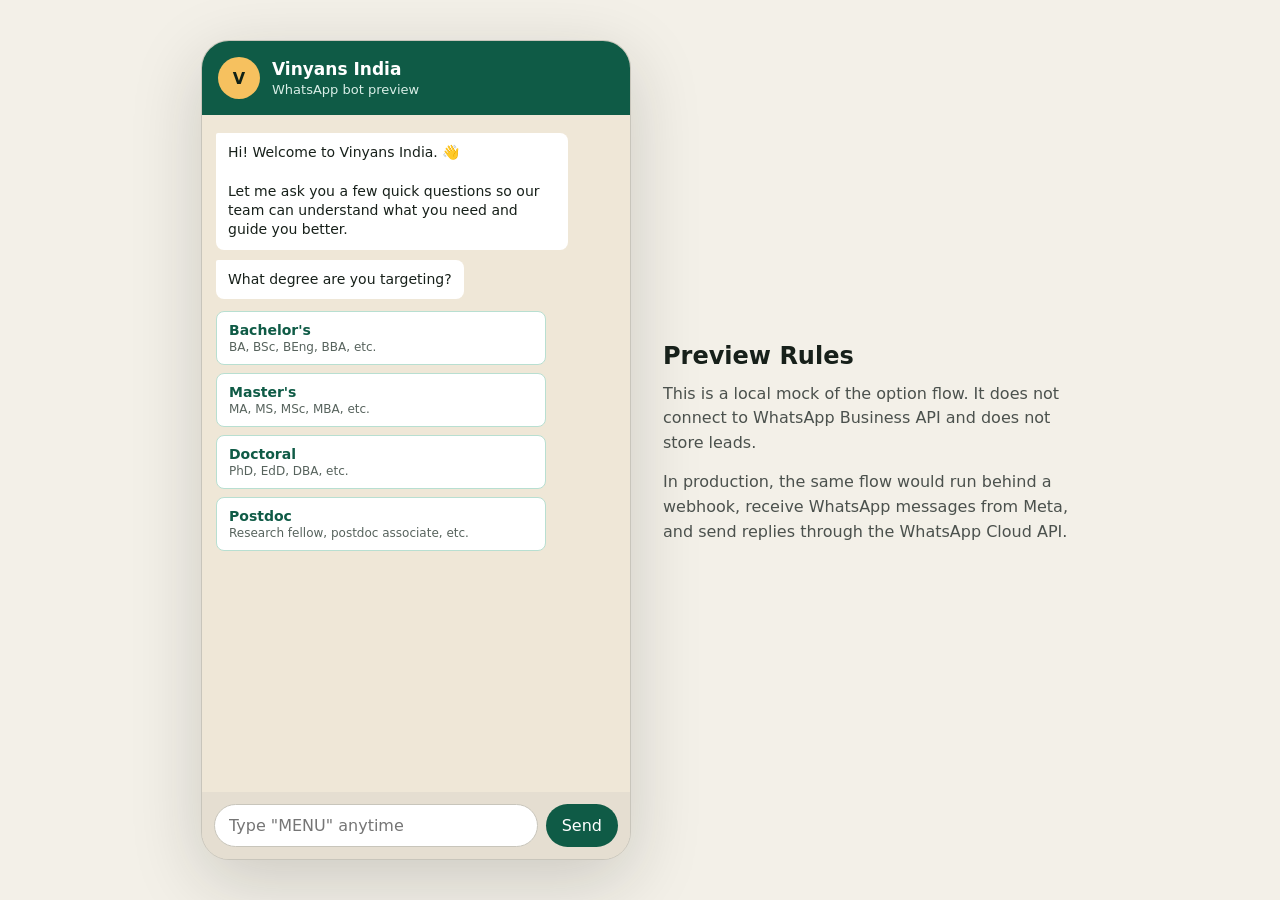
==== index.html @ 270e1fac "Vinyans bot first commit" ====
<!doctype html>
<html lang="en">
  <head>
    <meta charset="UTF-8" />
    <meta name="viewport" content="width=device-width, initial-scale=1.0" />
    <title>Vinyans WhatsApp Bot Preview</title>
    <link rel="stylesheet" href="./styles.css" />
  </head>
  <body>
    <main class="shell">
      <section class="phone" aria-label="Vinyans WhatsApp bot preview">
        <header class="chat-header">
          <div class="avatar">V</div>
          <div>
            <h1>Vinyans India</h1>
            <p>WhatsApp bot preview</p>
          </div>
        </header>

        <div id="chat" class="chat" aria-live="polite"></div>

        <form id="composer" class="composer">
          <input
            id="messageInput"
            autocomplete="off"
            placeholder='Type "MENU" anytime'
            aria-label="Message"
          />
          <button type="submit">Send</button>
        </form>
      </section>

      <aside class="notes">
        <h2>Preview Rules</h2>
        <p>
          This is a local mock of the option flow. It does not connect to WhatsApp Business API
          and does not store leads.
        </p>
        <p>
          In production, the same flow would run behind a webhook, receive WhatsApp messages from
          Meta, and send replies through the WhatsApp Cloud API.
        </p>
      </aside>
    </main>

    <script src="./script.js"></script>
  </body>
</html>
---- styles.css ----
* {
  box-sizing: border-box;
}

body {
  margin: 0;
  min-height: 100vh;
  background: #f3f0e8;
  color: #17201a;
  font-family:
    Inter, ui-sans-serif, system-ui, -apple-system, BlinkMacSystemFont, "Segoe UI", sans-serif;
}

.shell {
  display: grid;
  grid-template-columns: minmax(320px, 430px) minmax(260px, 420px);
  gap: 28px;
  align-items: center;
  justify-content: center;
  min-height: 100vh;
  padding: 28px;
}

.phone {
  overflow: hidden;
  width: 100%;
  height: min(820px, calc(100vh - 56px));
  min-height: 620px;
  border: 1px solid #c8c5bb;
  border-radius: 28px;
  background: #efe7d7;
  box-shadow: 0 20px 70px rgb(25 25 20 / 18%);
  display: grid;
  grid-template-rows: auto 1fr auto;
}

.chat-header {
  display: flex;
  align-items: center;
  gap: 12px;
  padding: 16px;
  background: #0f5b46;
  color: white;
}

.avatar {
  display: grid;
  place-items: center;
  width: 42px;
  height: 42px;
  border-radius: 50%;
  background: #f6c15f;
  color: #102116;
  font-weight: 800;
}

h1,
h2,
p {
  margin: 0;
}

.chat-header h1 {
  font-size: 17px;
  line-height: 1.2;
}

.chat-header p {
  margin-top: 2px;
  font-size: 13px;
  color: #d9eee7;
}

.chat {
  overflow-y: auto;
  padding: 18px 14px;
  display: flex;
  flex-direction: column;
  gap: 10px;
}

.message {
  max-width: 88%;
  padding: 10px 12px;
  border-radius: 8px;
  line-height: 1.38;
  white-space: pre-wrap;
  font-size: 14px;
}

.bot {
  align-self: flex-start;
  background: #ffffff;
  border-top-left-radius: 2px;
}

.user {
  align-self: flex-end;
  background: #d9fdd3;
  border-top-right-radius: 2px;
}

.options {
  align-self: flex-start;
  display: grid;
  gap: 8px;
  width: min(88%, 330px);
  margin: 2px 0 8px;
}

.option {
  border: 1px solid #b8dfd1;
  border-radius: 8px;
  background: #ffffff;
  color: #0f5b46;
  cursor: pointer;
  padding: 10px 12px;
  text-align: left;
  font: inherit;
}

.option strong {
  display: block;
  font-size: 14px;
}

.option span {
  display: block;
  margin-top: 2px;
  color: #57635d;
  font-size: 12px;
}

.option:hover {
  background: #f6fffb;
}

.composer {
  display: grid;
  grid-template-columns: 1fr auto;
  gap: 8px;
  padding: 12px;
  background: #e5ded1;
}

.composer input {
  min-width: 0;
  border: 1px solid #c8c5bb;
  border-radius: 999px;
  padding: 11px 14px;
  font: inherit;
}

.composer button {
  border: 0;
  border-radius: 999px;
  background: #0f5b46;
  color: white;
  cursor: pointer;
  font: inherit;
  padding: 0 16px;
}

.notes {
  padding: 4px;
}

.notes h2 {
  font-size: 24px;
  margin-bottom: 12px;
}

.notes p {
  max-width: 52ch;
  color: #4b514d;
  line-height: 1.55;
  margin-bottom: 14px;
}

@media (max-width: 800px) {
  .shell {
    grid-template-columns: 1fr;
    align-items: start;
    padding: 16px;
  }

  .phone {
    height: calc(100vh - 32px);
    min-height: 560px;
  }

  .notes {
    display: none;
  }
}
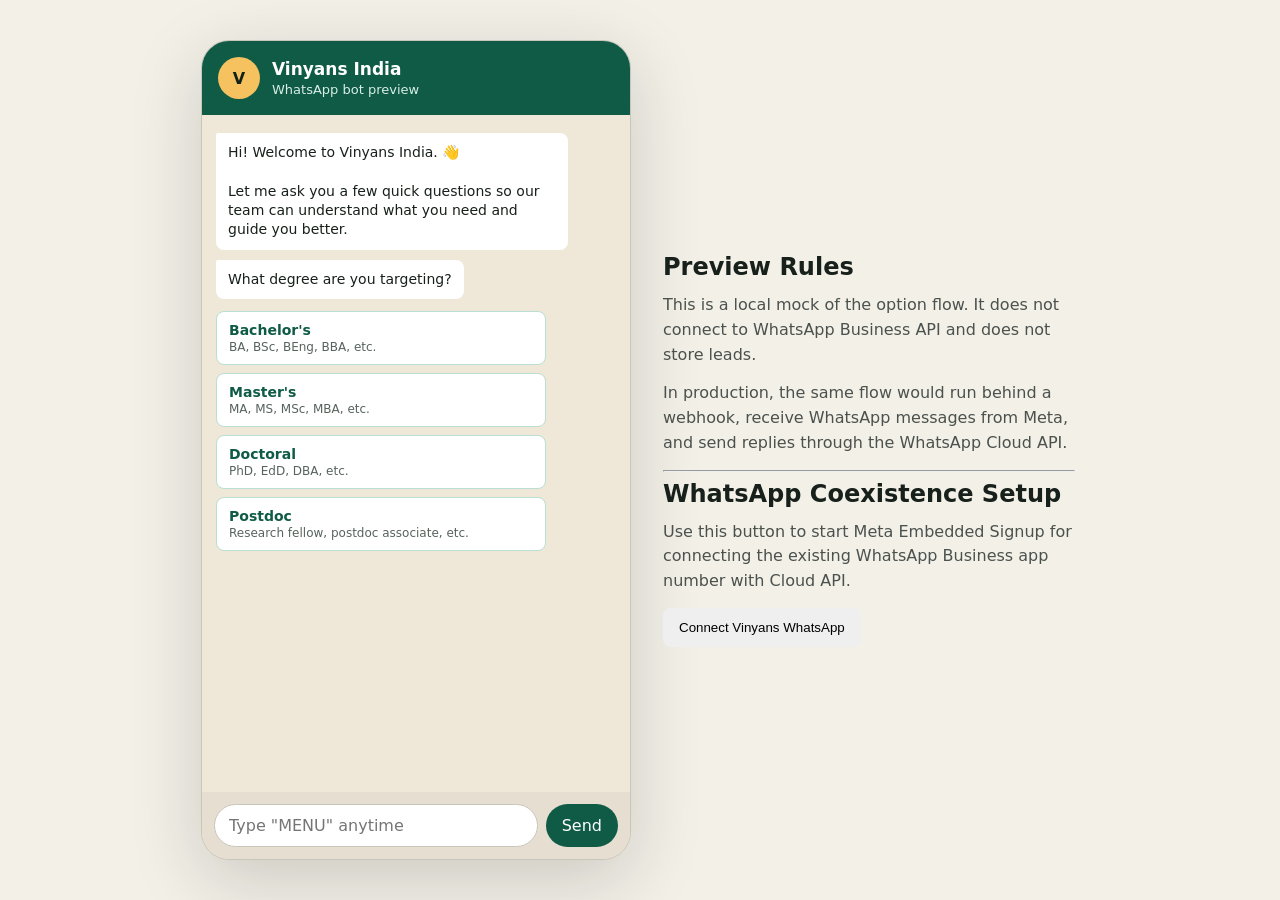
==== commit 56bf9ea3: "Add WhatsApp Coexistence Setup section and script" ====
--- a/index.html
+++ b/index.html
@@ -40,9 +40,64 @@
           In production, the same flow would run behind a webhook, receive WhatsApp messages from
           Meta, and send replies through the WhatsApp Cloud API.
         </p>
+
+        <hr />
+
+        <h2>WhatsApp Coexistence Setup</h2>
+        <p>
+          Use this button to start Meta Embedded Signup for connecting the existing WhatsApp
+          Business app number with Cloud API.
+        </p>
+
+        <button onclick="launchWhatsAppSignup()" style="padding: 12px 16px; border: 0; border-radius: 8px; cursor: pointer;">
+          Connect Vinyans WhatsApp
+        </button>
       </aside>
     </main>
 
     <script src="./script.js"></script>
+
+    <script>
+      window.fbAsyncInit = function () {
+        FB.init({
+          appId: "1960326944643496",
+          cookie: true,
+          xfbml: true,
+          version: "v25.0"
+        });
+      };
+
+      (function (d, s, id) {
+        var js, fjs = d.getElementsByTagName(s)[0];
+        if (d.getElementById(id)) return;
+        js = d.createElement(s);
+        js.id = id;
+        js.src = "https://connect.facebook.net/en_US/sdk.js";
+        fjs.parentNode.insertBefore(js, fjs);
+      })(document, "script", "facebook-jssdk");
+
+      function launchWhatsAppSignup() {
+        FB.login(
+          function (response) {
+            console.log("WhatsApp Embedded Signup response:", response);
+
+            if (response.authResponse) {
+              alert("Signup flow completed or authorization received. Send the next screenshot.");
+            } else {
+              alert("Signup was cancelled or not completed.");
+            }
+          },
+          {
+            config_id: "2216072599159641",
+            response_type: "code",
+            override_default_response_type: true,
+            extras: {
+              featureType: "whatsapp_business_app_onboarding",
+              sessionInfoVersion: 3
+            }
+          }
+        );
+      }
+    </script>
   </body>
 </html>
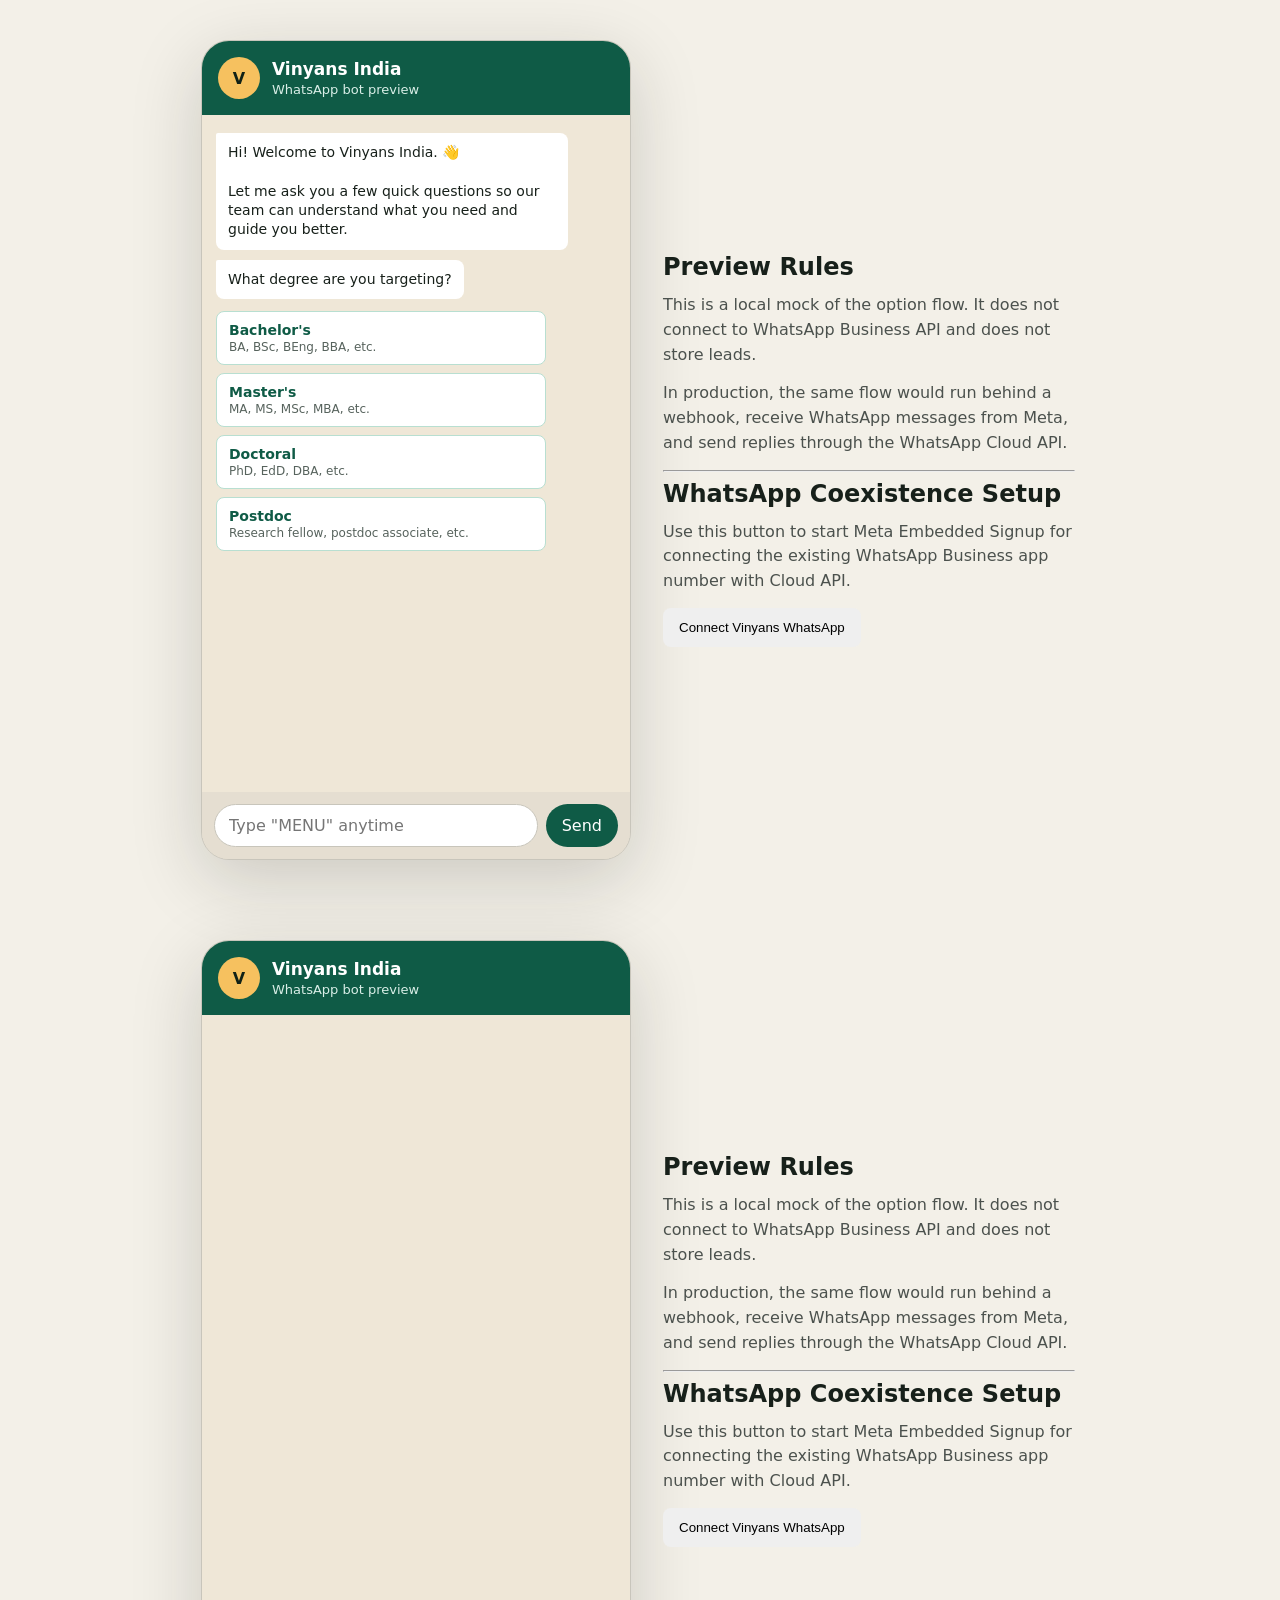
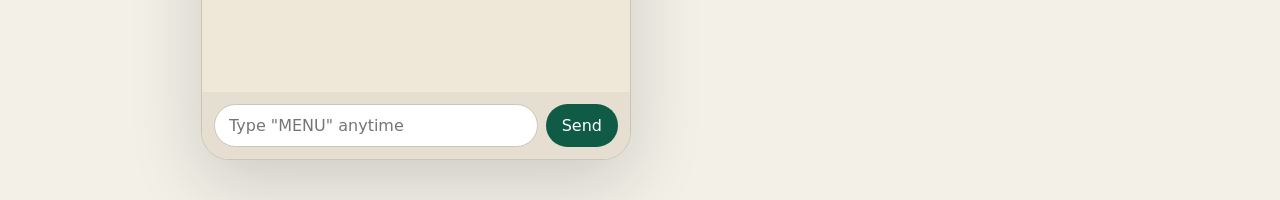
==== commit ac5d97b3: "Update index.html" ====
--- a/index.html
+++ b/index.html
@@ -57,7 +57,73 @@
 
     <script src="./script.js"></script>
 
+    <!doctype html>
+<html lang="en">
+  <head>
+    <meta charset="UTF-8" />
+    <meta name="viewport" content="width=device-width, initial-scale=1.0" />
+    <title>Vinyans WhatsApp Bot Preview</title>
+    <link rel="stylesheet" href="./styles.css" />
+  </head>
+
+  <body>
+    <main class="shell">
+      <section class="phone" aria-label="Vinyans WhatsApp bot preview">
+        <header class="chat-header">
+          <div class="avatar">V</div>
+          <div>
+            <h1>Vinyans India</h1>
+            <p>WhatsApp bot preview</p>
+          </div>
+        </header>
+
+        <div id="chat" class="chat" aria-live="polite"></div>
+
+        <form id="composer" class="composer">
+          <input
+            id="messageInput"
+            autocomplete="off"
+            placeholder='Type "MENU" anytime'
+            aria-label="Message"
+          />
+          <button type="submit">Send</button>
+        </form>
+      </section>
+
+      <aside class="notes">
+        <h2>Preview Rules</h2>
+        <p>
+          This is a local mock of the option flow. It does not connect to WhatsApp Business API
+          and does not store leads.
+        </p>
+        <p>
+          In production, the same flow would run behind a webhook, receive WhatsApp messages from
+          Meta, and send replies through the WhatsApp Cloud API.
+        </p>
+
+        <hr />
+
+        <h2>WhatsApp Coexistence Setup</h2>
+        <p>
+          Use this button to start Meta Embedded Signup for connecting the existing WhatsApp
+          Business app number with Cloud API.
+        </p>
+
+        <button
+          onclick="launchWhatsAppSignup()"
+          style="padding: 12px 16px; border: 0; border-radius: 8px; cursor: pointer;"
+        >
+          Connect Vinyans WhatsApp
+        </button>
+      </aside>
+    </main>
+
+    <script src="./script.js"></script>
+
     <script>
+      let whatsappSignupData = null;
+      let facebookAuthCode = null;
+
       window.fbAsyncInit = function () {
         FB.init({
           appId: "1960326944643496",
@@ -76,13 +142,48 @@
         fjs.parentNode.insertBefore(js, fjs);
       })(document, "script", "facebook-jssdk");
 
+      window.addEventListener("message", function (event) {
+        if (
+          event.origin !== "https://www.facebook.com" &&
+          event.origin !== "https://web.facebook.com"
+        ) {
+          return;
+        }
+
+        try {
+          const data = JSON.parse(event.data);
+
+          if (data.type === "WA_EMBEDDED_SIGNUP") {
+            console.log("WhatsApp signup event:", data);
+
+            if (data.event === "FINISH") {
+              whatsappSignupData = data.data;
+
+              alert(
+                "WhatsApp Signup Finished!\n\n" +
+                  "WABA ID: " +
+                  (data.data.waba_id || "Not received") +
+                  "\n" +
+                  "Phone Number ID: " +
+                  (data.data.phone_number_id || "Not received")
+              );
+            } else {
+              alert("WhatsApp signup event: " + data.event);
+            }
+          }
+        } catch (error) {
+          console.log("Non-JSON message:", event.data);
+        }
+      });
+
       function launchWhatsAppSignup() {
         FB.login(
           function (response) {
-            console.log("WhatsApp Embedded Signup response:", response);
+            console.log("Facebook login response:", response);
 
             if (response.authResponse) {
-              alert("Signup flow completed or authorization received. Send the next screenshot.");
+              facebookAuthCode = response.authResponse.code;
+              console.log("Authorization code:", facebookAuthCode);
             } else {
               alert("Signup was cancelled or not completed.");
             }
@@ -92,12 +193,15 @@
             response_type: "code",
             override_default_response_type: true,
             extras: {
+              setup: {},
+              feature: "whatsapp_embedded_signup",
               featureType: "whatsapp_business_app_onboarding",
-              sessionInfoVersion: 3
+              sessionInfoVersion: "3"
             }
           }
         );
       }
     </script>
   </body>
+</html>  </body>
 </html>
